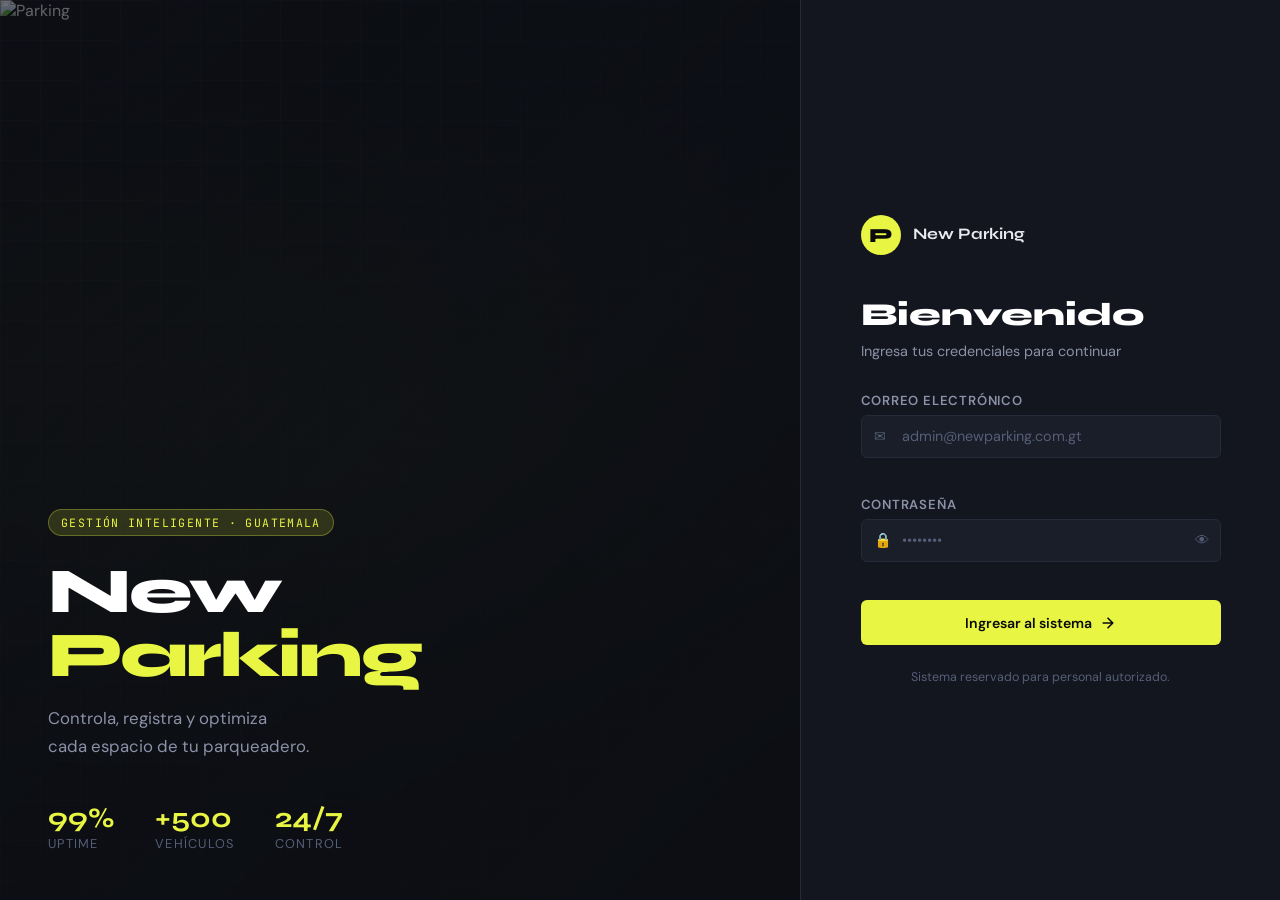
==== index.html @ b8cc5280 "feat: :zap: si su  si" ====
<!DOCTYPE html>
<html lang="es">
<head>
  <meta charset="UTF-8" />
  <meta name="viewport" content="width=device-width, initial-scale=1.0" />
  <title>New Parking — Sistema de Gestión</title>
  <link rel="preconnect" href="https://fonts.googleapis.com" />
  <link rel="preconnect" href="https://fonts.gstatic.com" crossorigin />
  <link href="https://fonts.googleapis.com/css2?family=Bebas+Neue&family=DM+Sans:wght@400;500;600&family=JetBrains+Mono:wght@400;600&family=Syne:wght@700;800&display=swap" rel="stylesheet">
  <link rel="stylesheet" href="app.css" />
</head>
<body>

  <!-- LOGIN VIEW -->
  <div id="view-login" class="view active">
    <div class="login-bg">
      <div class="login-bg__gradient"></div>
      <div class="login-bg__grid"></div>
    </div>
    <div class="login-hero">
      <img id="login-hero-img" src="" alt="Parking" class="login-hero__img" />
      <div class="login-hero__overlay"></div>
      <div class="login-hero__content">
        <div class="login-hero__badge">Gestión Inteligente · Guatemala</div>
        <h1 class="login-hero__title">New<br/><span>Parking</span></h1>
        <p class="login-hero__sub">Controla, registra y optimiza<br/>cada espacio de tu parqueadero.</p>
        <div class="login-hero__stats">
          <div class="stat"><span class="stat__n">99%</span><span class="stat__l">Uptime</span></div>
          <div class="stat"><span class="stat__n">+500</span><span class="stat__l">Vehículos</span></div>
          <div class="stat"><span class="stat__n">24/7</span><span class="stat__l">Control</span></div>
        </div>
      </div>
    </div>
    <div class="login-form-panel">
      <div class="login-form-wrap">
        <div class="login-logo">
          <div class="login-logo__icon">
            <svg viewBox="0 0 40 40" fill="none"><circle cx="20" cy="20" r="20" fill="var(--accent)"/><text x="50%" y="55%" dominant-baseline="middle" text-anchor="middle" font-size="20" font-family="Syne" fill="#0a0a0a" font-weight="800">P</text></svg>
          </div>
          <span>New Parking</span>
        </div>
        <h2 class="login-form-panel__title">Bienvenido</h2>
        <p class="login-form-panel__sub">Ingresa tus credenciales para continuar</p>
        <form id="login-form" novalidate>
          <div class="field">
            <label for="l-email">Correo electrónico</label>
            <div class="field__input-wrap">
              <span class="field__icon">✉</span>
              <input type="email" id="l-email" placeholder="admin@newparking.com.gt" autocomplete="email"/>
            </div>
            <span class="field__error" id="l-email-err"></span>
          </div>
          <div class="field">
            <label for="l-pass">Contraseña</label>
            <div class="field__input-wrap">
              <span class="field__icon">🔒</span>
              <input type="password" id="l-pass" placeholder="••••••••" autocomplete="current-password"/>
              <button type="button" class="field__toggle" onclick="togglePassword('l-pass', this)">👁</button>
            </div>
            <span class="field__error" id="l-pass-err"></span>
          </div>
          <div id="login-global-err" class="alert alert--error hidden"></div>
          <button type="submit" class="btn btn--primary btn--full">
            <span>Ingresar al sistema</span>
            <svg viewBox="0 0 20 20" fill="none"><path d="M4 10h12M10 4l6 6-6 6" stroke="currentColor" stroke-width="2" stroke-linecap="round" stroke-linejoin="round"/></svg>
          </button>
        </form>
        <p class="login-form-panel__hint">Sistema reservado para personal autorizado.</p>
      </div>
    </div>
  </div>

  <!-- MAIN APP VIEW -->
  <div id="view-app" class="view">

    <!-- SIDEBAR -->
    <aside id="sidebar" class="sidebar">
      <div class="sidebar__brand">
        <div class="sidebar__brand-icon">
          <svg viewBox="0 0 40 40" fill="none"><circle cx="20" cy="20" r="20" fill="var(--accent)"/><text x="50%" y="55%" dominant-baseline="middle" text-anchor="middle" font-size="20" font-family="Syne" fill="#0a0a0a" font-weight="800">P</text></svg>
        </div>
        <span>New<br/><strong>Parking</strong></span>
      </div>
      <nav class="sidebar__nav">
        <button class="sidebar__nav-item active" data-section="dashboard">
          <svg viewBox="0 0 24 24" fill="none"><rect x="3" y="3" width="7" height="7" rx="1" stroke="currentColor" stroke-width="2"/><rect x="14" y="3" width="7" height="7" rx="1" stroke="currentColor" stroke-width="2"/><rect x="3" y="14" width="7" height="7" rx="1" stroke="currentColor" stroke-width="2"/><rect x="14" y="14" width="7" height="7" rx="1" stroke="currentColor" stroke-width="2"/></svg>
          <span>Dashboard</span>
        </button>
        <button class="sidebar__nav-item" data-section="spaces">
          <svg viewBox="0 0 24 24" fill="none"><rect x="3" y="3" width="18" height="18" rx="2" stroke="currentColor" stroke-width="2"/><path d="M3 9h18M3 15h18M9 3v18M15 3v18" stroke="currentColor" stroke-width="1.5"/></svg>
          <span>Espacios</span>
        </button>
        <button class="sidebar__nav-item" data-section="vehicle-types">
          <svg viewBox="0 0 24 24" fill="none"><path d="M7 17m-2 0a2 2 0 1 0 4 0a2 2 0 1 0 -4 0M17 17m-2 0a2 2 0 1 0 4 0a2 2 0 1 0 -4 0M5 17H3V11L6 6h11l3 5v6h-2M9 17h6M6 11h12" stroke="currentColor" stroke-width="2" stroke-linecap="round" stroke-linejoin="round"/></svg>
          <span>Tipos de Vehículos</span>
        </button>
        <button class="sidebar__nav-item" data-section="parking">
          <svg viewBox="0 0 24 24" fill="none"><rect x="3" y="3" width="18" height="18" rx="3" stroke="currentColor" stroke-width="2"/><path d="M9 17V7h4a3 3 0 0 1 0 6H9" stroke="currentColor" stroke-width="2" stroke-linecap="round" stroke-linejoin="round"/></svg>
          <span>Servicio de Parqueo</span>
        </button>
      </nav>
      <div class="sidebar__footer">
        <button class="sidebar__user" id="open-profile">
          <div class="sidebar__avatar" id="sidebar-avatar">A</div>
          <div class="sidebar__user-info">
            <span id="sidebar-name">admin</span>
            <span id="sidebar-email">admin@newparking.com.gt</span>
          </div>
        </button>
        <button class="sidebar__logout" onclick="logout()" title="Cerrar sesión">
          <svg viewBox="0 0 24 24" fill="none"><path d="M17 16l4-4m0 0l-4-4m4 4H7m6 4v1a3 3 0 01-3 3H6a3 3 0 01-3-3V7a3 3 0 013-3h4a3 3 0 013 3v1" stroke="currentColor" stroke-width="2" stroke-linecap="round" stroke-linejoin="round"/></svg>
        </button>
      </div>
    </aside>

    <button class="hamburger" id="hamburger" onclick="toggleSidebar()">
      <span></span><span></span><span></span>
    </button>
    <div class="sidebar-overlay" id="sidebar-overlay" onclick="closeSidebar()"></div>

    <!-- MAIN CONTENT -->
    <main class="main-content">

      <!-- DASHBOARD -->
      <section id="section-dashboard" class="section active">
        <div class="section-header">
          <div>
            <h2 class="section-header__title">Dashboard</h2>
            <p class="section-header__sub">Resumen general del sistema</p>
          </div>
          <div class="section-header__date" id="dash-date"></div>
        </div>
        <div class="dashboard-hero-img">
          <img id="dash-hero-img" src="" alt="Parking overview" />
          <div class="dashboard-hero-img__overlay">
            <span>Gestión en tiempo real · Guatemala</span>
          </div>
        </div>
        <div class="stats-grid" id="stats-grid"></div>
        <div class="dash-grid">
          <div class="card">
            <div class="card__header">
              <h3>Vehículos activos</h3>
              <span class="badge badge--green">En parqueo</span>
            </div>
            <div id="active-vehicles-list" class="vehicle-list"></div>
          </div>
          <div class="card">
            <div class="card__header">
              <h3>Últimas entradas</h3>
              <span class="badge badge--blue">Recientes</span>
            </div>
            <div id="recent-entries-list" class="vehicle-list"></div>
          </div>
        </div>
        <div class="card" style="margin-top:1.5rem">
          <div class="card__header"><h3>Galería del Parqueadero</h3></div>
          <div class="gallery-grid" id="gallery-grid"></div>
        </div>
      </section>

      <!-- SPACES -->
      <section id="section-spaces" class="section">
        <div class="section-header">
          <div>
            <h2 class="section-header__title">Espacios del Parqueo</h2>
            <p class="section-header__sub">Vista en tiempo real de disponibilidad</p>
          </div>
          <div style="display:flex;gap:.75rem;align-items:center;flex-wrap:wrap">
            <button class="btn btn--ghost" onclick="openSpaceConfigModal()">
              <svg viewBox="0 0 20 20" fill="none"><path d="M10.325 4.317c.426-1.756 2.924-1.756 3.35 0a1.724 1.724 0 002.573 1.066c1.543-.94 3.31.826 2.37 2.37a1.724 1.724 0 001.065 2.572c1.756.426 1.756 2.924 0 3.35a1.724 1.724 0 00-1.066 2.573c.94 1.543-.826 3.31-2.37 2.37a1.724 1.724 0 00-2.572 1.065c-.426 1.756-2.924 1.756-3.35 0a1.724 1.724 0 00-2.573-1.066c-1.543.94-3.31-.826-2.37-2.37a1.724 1.724 0 00-1.065-2.572c-1.756-.426-1.756-2.924 0-3.35a1.724 1.724 0 001.066-2.573c-.94-1.543.826-3.31 2.37-2.37.996.608 2.296.07 2.572-1.065z" stroke="currentColor" stroke-width="1.5"/><circle cx="10" cy="10" r="3" stroke="currentColor" stroke-width="1.5"/></svg>
              Configurar
            </button>
            <button class="btn btn--primary" onclick="openParkingModal()">
              <svg viewBox="0 0 20 20" fill="none"><path d="M10 4v12M4 10h12" stroke="currentColor" stroke-width="2" stroke-linecap="round"/></svg>
              Registrar entrada
            </button>
          </div>
        </div>

        <!-- Legend + summary -->
        <div class="spaces-summary" id="spaces-summary"></div>

        <!-- Filter -->
        <div class="spaces-filter-bar">
          <button class="spaces-filter-btn active" data-filter="all" onclick="filterSpaces('all', this)">Todos</button>
          <button class="spaces-filter-btn" data-filter="available" onclick="filterSpaces('available', this)">Disponibles</button>
          <button class="spaces-filter-btn" data-filter="occupied" onclick="filterSpaces('occupied', this)">Ocupados</button>
          <div class="spaces-legend">
            <span class="legend-dot legend-dot--available"></span><span>Disponible</span>
            <span class="legend-dot legend-dot--occupied"></span><span>Ocupado</span>
          </div>
        </div>

        <!-- Grid of spaces -->
        <div class="spaces-grid-wrap card">
          <div id="spaces-grid" class="spaces-grid"></div>
        </div>
      </section>

      <!-- VEHICLE TYPES -->
      <section id="section-vehicle-types" class="section">
        <div class="section-header">
          <div>
            <h2 class="section-header__title">Tipos de Vehículos</h2>
            <p class="section-header__sub">Gestiona las categorías y tarifas</p>
          </div>
          <button class="btn btn--primary" onclick="openVehicleTypeModal()">
            <svg viewBox="0 0 20 20" fill="none"><path d="M10 4v12M4 10h12" stroke="currentColor" stroke-width="2" stroke-linecap="round"/></svg>
            Nuevo tipo
          </button>
        </div>
        <div class="table-wrap card">
          <div class="table-toolbar">
            <div class="search-box">
              <svg viewBox="0 0 20 20" fill="none"><circle cx="9" cy="9" r="5" stroke="currentColor" stroke-width="1.5"/><path d="M13 13l3 3" stroke="currentColor" stroke-width="1.5" stroke-linecap="round"/></svg>
              <input type="text" id="vt-search" placeholder="Buscar tipo de vehículo…" oninput="renderVehicleTypes()" />
            </div>
            <span id="vt-count" class="table-count"></span>
          </div>
          <table class="data-table" id="vt-table">
            <thead>
              <tr>
                <th>Código</th>
                <th>Nombre</th>
                <th>Tarifa / hora</th>
                <th>Acciones</th>
              </tr>
            </thead>
            <tbody id="vt-tbody"></tbody>
          </table>
          <div id="vt-empty" class="empty-state hidden">
            <div class="empty-state__icon">🚗</div>
            <p>No hay tipos de vehículos registrados.</p>
            <button class="btn btn--primary" onclick="openVehicleTypeModal()">Crear primero</button>
          </div>
        </div>
      </section>

      <!-- PARKING SERVICE -->
      <section id="section-parking" class="section">
        <div class="section-header">
          <div>
            <h2 class="section-header__title">Servicio de Parqueo</h2>
            <p class="section-header__sub">Registro de entrada y salida de vehículos</p>
          </div>
          <button class="btn btn--primary" onclick="openParkingModal()">
            <svg viewBox="0 0 20 20" fill="none"><path d="M10 4v12M4 10h12" stroke="currentColor" stroke-width="2" stroke-linecap="round"/></svg>
            Registrar entrada
          </button>
        </div>
        <div class="filter-bar">
          <div class="search-box">
            <svg viewBox="0 0 20 20" fill="none"><circle cx="9" cy="9" r="5" stroke="currentColor" stroke-width="1.5"/><path d="M13 13l3 3" stroke="currentColor" stroke-width="1.5" stroke-linecap="round"/></svg>
            <input type="text" id="pk-search" placeholder="Placa o slot…" oninput="renderParking()" />
          </div>
          <select id="pk-status" onchange="renderParking()" class="filter-select">
            <option value="">Todos</option>
            <option value="active">Activos</option>
            <option value="closed">Finalizados</option>
          </select>
          <span id="pk-count" class="table-count"></span>
        </div>
        <div class="table-wrap card">
          <table class="data-table" id="pk-table">
            <thead>
              <tr>
                <th>Placa</th>
                <th>Tipo</th>
                <th>Slot</th>
                <th>Fecha</th>
                <th>Entrada</th>
                <th>Salida</th>
                <th>Costo</th>
                <th>Estado</th>
                <th>Acciones</th>
              </tr>
            </thead>
            <tbody id="pk-tbody"></tbody>
          </table>
          <div id="pk-empty" class="empty-state hidden">
            <div class="empty-state__icon">🅿️</div>
            <p>No hay registros de parqueo.</p>
            <button class="btn btn--primary" onclick="openParkingModal()">Registrar vehículo</button>
          </div>
        </div>
      </section>

    </main>
  </div>

  <!-- MODALS -->

  <!-- Modal: Vehicle Type -->
  <div id="modal-vt" class="modal-backdrop hidden">
    <div class="modal">
      <div class="modal__header">
        <h3 id="modal-vt-title">Nuevo tipo de vehículo</h3>
        <button class="modal__close" onclick="closeModal('modal-vt')">✕</button>
      </div>
      <div class="modal__body">
        <form id="form-vt" novalidate>
          <input type="hidden" id="vt-id" />
          <div class="field">
            <label for="vt-code">Código *</label>
            <div class="field__input-wrap">
              <input type="text" id="vt-code" placeholder="Ej: MOT" maxlength="10"/>
            </div>
            <span class="field__error" id="vt-code-err"></span>
          </div>
          <div class="field">
            <label for="vt-name">Nombre *</label>
            <div class="field__input-wrap">
              <input type="text" id="vt-name" placeholder="Ej: Motocicleta"/>
            </div>
            <span class="field__error" id="vt-name-err"></span>
          </div>
          <div class="field">
            <label for="vt-rate">Tarifa por hora (Q) *</label>
            <div class="field__input-wrap">
              <span class="field__icon">Q</span>
              <input type="number" id="vt-rate" placeholder="5.00" min="0" step="0.50"/>
            </div>
            <span class="field__error" id="vt-rate-err"></span>
          </div>
        </form>
      </div>
      <div class="modal__footer">
        <button class="btn btn--ghost" onclick="closeModal('modal-vt')">Cancelar</button>
        <button class="btn btn--primary" onclick="saveVehicleType()">Guardar</button>
      </div>
    </div>
  </div>

  <!-- Modal: Parking -->
  <div id="modal-pk" class="modal-backdrop hidden">
    <div class="modal modal--wide">
      <div class="modal__header">
        <h3 id="modal-pk-title">Registrar entrada</h3>
        <button class="modal__close" onclick="closeModal('modal-pk')">✕</button>
      </div>
      <div class="modal__body">
        <form id="form-pk" novalidate>
          <input type="hidden" id="pk-id" />
          <div class="form-row">
            <div class="field">
              <label for="pk-plate">Placa *</label>
              <div class="field__input-wrap">
                <input type="text" id="pk-plate" placeholder="P123ABC" maxlength="8" style="text-transform:uppercase"/>
              </div>
              <span class="field__error" id="pk-plate-err"></span>
            </div>
            <div class="field">
              <label for="pk-slot">Ranura (Slot) *</label>
              <div class="field__input-wrap">
                <input type="text" id="pk-slot" placeholder="A-01"/>
              </div>
              <span class="field__error" id="pk-slot-err"></span>
            </div>
          </div>
          <div class="form-row">
            <div class="field">
              <label for="pk-type">Tipo de vehículo *</label>
              <select id="pk-type">
                <option value="">Seleccionar…</option>
              </select>
              <span class="field__error" id="pk-type-err"></span>
            </div>
            <div class="field">
              <label for="pk-date">Fecha *</label>
              <div class="field__input-wrap">
                <input type="date" id="pk-date"/>
              </div>
              <span class="field__error" id="pk-date-err"></span>
            </div>
          </div>
          <div class="form-row">
            <div class="field">
              <label for="pk-entry">Hora de entrada *</label>
              <div class="field__input-wrap">
                <input type="time" id="pk-entry"/>
              </div>
              <span class="field__error" id="pk-entry-err"></span>
            </div>
            <div class="field">
              <label for="pk-exit">Hora de salida</label>
              <div class="field__input-wrap">
                <input type="time" id="pk-exit"/>
              </div>
              <span class="field__error" id="pk-exit-err"></span>
            </div>
          </div>
        </form>
      </div>
      <div class="modal__footer">
        <button class="btn btn--ghost" onclick="closeModal('modal-pk')">Cancelar</button>
        <button class="btn btn--primary" onclick="saveParking()">Guardar registro</button>
      </div>
    </div>
  </div>

  <!-- Modal: Cost -->
  <div id="modal-cost" class="modal-backdrop hidden">
    <div class="modal">
      <div class="modal__header">
        <h3>Resumen de servicio</h3>
        <button class="modal__close" onclick="closeModal('modal-cost')">✕</button>
      </div>
      <div class="modal__body" id="cost-body"></div>
      <div class="modal__footer">
        <button class="btn btn--ghost" onclick="closeModal('modal-cost')">Cerrar</button>
        <button class="btn btn--primary" id="cost-confirm-btn">Confirmar salida</button>
      </div>
    </div>
  </div>

  <!-- Modal: Profile -->
  <div id="modal-profile" class="modal-backdrop hidden">
    <div class="modal">
      <div class="modal__header">
        <h3>Mi perfil</h3>
        <button class="modal__close" onclick="closeModal('modal-profile')">✕</button>
      </div>
      <div class="modal__body">
        <div class="profile-avatar-wrap">
          <div class="profile-avatar" id="profile-avatar-big">A</div>
        </div>
        <form id="form-profile" novalidate>
          <div class="field">
            <label for="pr-name">Nombre *</label>
            <div class="field__input-wrap">
              <input type="text" id="pr-name" />
            </div>
            <span class="field__error" id="pr-name-err"></span>
          </div>
          <div class="field">
            <label for="pr-email">Correo electrónico *</label>
            <div class="field__input-wrap">
              <input type="email" id="pr-email" />
            </div>
            <span class="field__error" id="pr-email-err"></span>
          </div>
          <div class="field">
            <label for="pr-pass">Nueva contraseña <span class="optional">(dejar vacío para no cambiar)</span></label>
            <div class="field__input-wrap">
              <input type="password" id="pr-pass" placeholder="Nueva contraseña"/>
              <button type="button" class="field__toggle" onclick="togglePassword('pr-pass', this)">👁</button>
            </div>
            <span class="field__error" id="pr-pass-err"></span>
          </div>
        </form>
        <div id="profile-alert" class="alert hidden"></div>
      </div>
      <div class="modal__footer">
        <button class="btn btn--ghost" onclick="closeModal('modal-profile')">Cancelar</button>
        <button class="btn btn--primary" onclick="saveProfile()">Actualizar perfil</button>
      </div>
    </div>
  </div>

  <!-- Modal: Delete Confirm -->
  <div id="modal-confirm" class="modal-backdrop hidden">
    <div class="modal modal--sm">
      <div class="modal__header">
        <h3>Confirmar eliminación</h3>
        <button class="modal__close" onclick="closeModal('modal-confirm')">✕</button>
      </div>
      <div class="modal__body">
        <div class="confirm-icon">⚠️</div>
        <p id="confirm-message" class="confirm-text"></p>
      </div>
      <div class="modal__footer">
        <button class="btn btn--ghost" onclick="closeModal('modal-confirm')">Cancelar</button>
        <button class="btn btn--danger" id="confirm-ok-btn">Eliminar</button>
      </div>
    </div>
  </div>

  <!-- Modal: Space Config -->
  <div id="modal-space-config" class="modal-backdrop hidden">
    <div class="modal modal--sm">
      <div class="modal__header">
        <h3>Configurar espacios</h3>
        <button class="modal__close" onclick="closeModal('modal-space-config')">✕</button>
      </div>
      <div class="modal__body">
        <p style="color:var(--text2);font-size:.9rem;margin-bottom:1.5rem">Define cuántos espacios tiene tu parqueo por sección.</p>
        <div id="space-config-rows"></div>
        <button class="btn btn--ghost" style="width:100%;margin-top:.75rem" onclick="addSpaceRow()">
          <svg viewBox="0 0 20 20" fill="none"><path d="M10 4v12M4 10h12" stroke="currentColor" stroke-width="2" stroke-linecap="round"/></svg>
          Agregar sección
        </button>
      </div>
      <div class="modal__footer">
        <button class="btn btn--ghost" onclick="closeModal('modal-space-config')">Cancelar</button>
        <button class="btn btn--primary" onclick="saveSpaceConfig()">Guardar</button>
      </div>
    </div>
  </div>

  <!-- Modal: Space Detail -->
  <div id="modal-space-detail" class="modal-backdrop hidden">
    <div class="modal modal--sm">
      <div class="modal__header">
        <h3 id="space-detail-title">Espacio</h3>
        <button class="modal__close" onclick="closeModal('modal-space-detail')">✕</button>
      </div>
      <div class="modal__body" id="space-detail-body"></div>
      <div class="modal__footer" id="space-detail-footer"></div>
    </div>
  </div>

  <div id="toast-container" class="toast-container"></div>

  <script src="parking.js"></script>
</body>
</html>
---- app.css ----
/* ═══════════════════════════════════════════
   NEW PARKING GUATEMALA — DESIGN SYSTEM
   Dark industrial / precision engineering aesthetic
═══════════════════════════════════════════ */

*, *::before, *::after { box-sizing: border-box; margin: 0; padding: 0; }

:root {
  --bg:        #0d0f14;
  --bg2:       #13161e;
  --bg3:       #1a1e28;
  --border:    #252a38;
  --border2:   #2e3548;
  --text:      #e8eaf0;
  --text2:     #8b91a8;
  --text3:     #555e78;
  --accent:    #e8f542;
  --accent2:   #c2cc1a;
  --blue:      #4a9eff;
  --green:     #2dd686;
  --red:       #ff4d6a;
  --orange:    #ff8c42;
  --purple:    #a78bfa;

  --radius-sm: 6px;
  --radius:    12px;
  --radius-lg: 18px;
  --shadow:    0 4px 24px rgba(0,0,0,.45);
  --shadow-lg: 0 8px 48px rgba(0,0,0,.6);

  --sidebar-w: 260px;
  --font-display: 'Syne', sans-serif;
  --font-body:    'DM Sans', sans-serif;
  --font-mono:    'JetBrains Mono', monospace;
}

html { font-size: 16px; }
body {
  font-family: var(--font-body);
  background: var(--bg);
  color: var(--text);
  min-height: 100vh;
  overflow-x: hidden;
}

::-webkit-scrollbar { width: 5px; }
::-webkit-scrollbar-track { background: var(--bg2); }
::-webkit-scrollbar-thumb { background: var(--border2); border-radius: 99px; }

/* VIEWS */
.view { display: none; }
.view.active { display: flex; }

/* ─── LOGIN ─── */
#view-login { min-height: 100vh; flex-direction: row; position: relative; }
.login-bg { position: fixed; inset: 0; pointer-events: none; z-index: 0; }
.login-bg__gradient {
  position: absolute; inset: 0;
  background: radial-gradient(ellipse at 30% 50%, rgba(232,245,66,.07) 0%, transparent 60%),
              radial-gradient(ellipse at 80% 20%, rgba(74,158,255,.05) 0%, transparent 50%);
}
.login-bg__grid {
  position: absolute; inset: 0;
  background-image: linear-gradient(var(--border) 1px, transparent 1px),
                    linear-gradient(90deg, var(--border) 1px, transparent 1px);
  background-size: 40px 40px;
  opacity: .3;
}

.login-hero {
  flex: 1; position: relative; overflow: hidden;
  min-height: 100vh; display: flex; align-items: flex-end;
}
.login-hero__img {
  position: absolute; inset: 0; width: 100%; height: 100%;
  object-fit: cover; transition: opacity .6s;
}
.login-hero__overlay {
  position: absolute; inset: 0;
  background: linear-gradient(135deg, rgba(13,15,20,.6) 0%, rgba(13,15,20,.85) 60%, rgba(13,15,20,.97) 100%);
}
.login-hero__content { position: relative; z-index: 2; padding: 3rem; width: 100%; }
.login-hero__badge {
  display: inline-block;
  background: rgba(232,245,66,.15); color: var(--accent);
  border: 1px solid rgba(232,245,66,.3);
  font-family: var(--font-mono); font-size: .72rem;
  letter-spacing: .12em; text-transform: uppercase;
  padding: .3rem .75rem; border-radius: 99px; margin-bottom: 1.5rem;
}
.login-hero__title {
  font-family: var(--font-display); font-size: clamp(3rem, 5vw, 5.5rem);
  font-weight: 800; line-height: 1; letter-spacing: -.03em;
  color: #fff; margin-bottom: 1rem;
}
.login-hero__title span { color: var(--accent); }
.login-hero__sub { font-size: 1.05rem; color: var(--text2); line-height: 1.7; margin-bottom: 2.5rem; }
.login-hero__stats { display: flex; gap: 2.5rem; }
.stat { display: flex; flex-direction: column; }
.stat__n { font-family: var(--font-display); font-size: 1.75rem; font-weight: 700; color: var(--accent); }
.stat__l { font-size: .8rem; color: var(--text3); text-transform: uppercase; letter-spacing: .1em; }

.login-form-panel {
  width: 480px; min-height: 100vh;
  background: var(--bg2); border-left: 1px solid var(--border);
  display: flex; align-items: center; justify-content: center;
  padding: 3rem; position: relative; z-index: 1; flex-shrink: 0;
}
.login-form-wrap { width: 100%; max-width: 360px; }
.login-logo {
  display: flex; align-items: center; gap: .75rem; margin-bottom: 2.5rem;
  font-family: var(--font-display); font-size: 1rem; font-weight: 700;
  color: var(--text); line-height: 1.3;
}
.login-logo__icon { width: 40px; height: 40px; flex-shrink: 0; }
.login-form-panel__title {
  font-family: var(--font-display); font-size: 2rem; font-weight: 800;
  color: #fff; margin-bottom: .5rem;
}
.login-form-panel__sub { color: var(--text2); margin-bottom: 2rem; font-size: .9rem; }
.login-form-panel__hint { margin-top: 1.5rem; font-size: .78rem; color: var(--text3); text-align: center; }

/* ─── APP LAYOUT ─── */
#view-app { flex-direction: row; min-height: 100vh; }

/* SIDEBAR */
.sidebar {
  width: var(--sidebar-w); min-height: 100vh;
  background: var(--bg2); border-right: 1px solid var(--border);
  display: flex; flex-direction: column; flex-shrink: 0;
  position: sticky; top: 0; height: 100vh; overflow-y: auto; z-index: 100;
}
.sidebar__brand {
  display: flex; align-items: center; gap: .75rem;
  padding: 1.5rem 1.25rem; border-bottom: 1px solid var(--border);
  font-family: var(--font-display); font-size: .95rem; line-height: 1.3; color: var(--text);
}
.sidebar__brand strong { color: var(--accent); }
.sidebar__brand-icon { width: 36px; height: 36px; flex-shrink: 0; }
.sidebar__nav { flex: 1; padding: 1rem .75rem; display: flex; flex-direction: column; gap: .25rem; }
.sidebar__nav-item {
  display: flex; align-items: center; gap: .75rem;
  padding: .7rem 1rem; border-radius: var(--radius-sm); border: none;
  background: transparent; color: var(--text2); cursor: pointer;
  font-family: var(--font-body); font-size: .9rem; font-weight: 500;
  text-align: left; transition: all .18s; width: 100%;
}
.sidebar__nav-item svg { width: 18px; height: 18px; flex-shrink: 0; }
.sidebar__nav-item:hover { background: var(--bg3); color: var(--text); }
.sidebar__nav-item.active {
  background: rgba(232,245,66,.1); color: var(--accent);
  border-left: 2px solid var(--accent);
}
.sidebar__footer {
  padding: 1rem .75rem; border-top: 1px solid var(--border);
  display: flex; gap: .5rem; align-items: center;
}
.sidebar__user {
  flex: 1; display: flex; gap: .75rem; align-items: center;
  background: none; border: none; cursor: pointer;
  padding: .5rem .75rem; border-radius: var(--radius-sm);
  transition: background .18s; min-width: 0;
}
.sidebar__user:hover { background: var(--bg3); }
.sidebar__avatar {
  width: 34px; height: 34px; border-radius: 50%; background: var(--accent);
  color: #0a0a0a; font-family: var(--font-display); font-weight: 800; font-size: .95rem;
  display: flex; align-items: center; justify-content: center; flex-shrink: 0;
}
.sidebar__user-info { display: flex; flex-direction: column; text-align: left; min-width: 0; }
.sidebar__user-info span:first-child {
  font-size: .88rem; font-weight: 600; color: var(--text);
  white-space: nowrap; overflow: hidden; text-overflow: ellipsis;
}
.sidebar__user-info span:last-child {
  font-size: .72rem; color: var(--text3);
  white-space: nowrap; overflow: hidden; text-overflow: ellipsis;
}
.sidebar__logout {
  width: 34px; height: 34px; background: none;
  border: 1px solid var(--border); border-radius: var(--radius-sm);
  cursor: pointer; display: flex; align-items: center; justify-content: center;
  color: var(--text3); transition: all .18s; flex-shrink: 0;
}
.sidebar__logout svg { width: 16px; height: 16px; }
.sidebar__logout:hover { background: rgba(255,77,106,.1); border-color: var(--red); color: var(--red); }

.hamburger {
  display: none; position: fixed; top: 1rem; left: 1rem; z-index: 200;
  background: var(--bg2); border: 1px solid var(--border);
  width: 42px; height: 42px; border-radius: var(--radius-sm);
  cursor: pointer; flex-direction: column; align-items: center; justify-content: center; gap: 5px;
}
.hamburger span { display: block; width: 18px; height: 2px; background: var(--text); border-radius: 2px; }
.sidebar-overlay {
  display: none; position: fixed; inset: 0;
  background: rgba(0,0,0,.6); z-index: 99;
}

/* MAIN */
.main-content { flex: 1; min-width: 0; padding: 2rem; overflow-y: auto; }
.section { display: none; }
.section.active { display: block; animation: fadeUp .3s ease; }
@keyframes fadeUp {
  from { opacity: 0; transform: translateY(16px); }
  to   { opacity: 1; transform: translateY(0); }
}

/* SECTION HEADER */
.section-header {
  display: flex; justify-content: space-between; align-items: flex-start;
  margin-bottom: 1.75rem; gap: 1rem; flex-wrap: wrap;
}
.section-header__title {
  font-family: var(--font-display); font-size: 1.75rem;
  font-weight: 800; color: #fff; letter-spacing: -.02em;
}
.section-header__sub { font-size: .875rem; color: var(--text3); margin-top: .2rem; }
.section-header__date {
  font-family: var(--font-mono); font-size: .8rem; color: var(--text3);
  background: var(--bg2); border: 1px solid var(--border);
  padding: .4rem .8rem; border-radius: var(--radius-sm); white-space: nowrap;
}

/* DASHBOARD HERO */
.dashboard-hero-img {
  position: relative; height: 220px; border-radius: var(--radius-lg);
  overflow: hidden; margin-bottom: 1.75rem; border: 1px solid var(--border);
}
.dashboard-hero-img img { width: 100%; height: 100%; object-fit: cover; }
.dashboard-hero-img__overlay {
  position: absolute; inset: 0;
  background: linear-gradient(to right, rgba(13,15,20,.85) 0%, rgba(13,15,20,.2) 100%);
  display: flex; align-items: center; padding: 2rem;
  font-family: var(--font-display); font-size: 1.3rem; font-weight: 700; color: #fff;
}

/* STATS GRID */
.stats-grid {
  display: grid; grid-template-columns: repeat(auto-fit, minmax(180px, 1fr));
  gap: 1rem; margin-bottom: 1.75rem;
}
.stat-card {
  background: var(--bg2); border: 1px solid var(--border); border-radius: var(--radius);
  padding: 1.25rem 1.5rem; display: flex; flex-direction: column; gap: .4rem;
  transition: border-color .2s, transform .2s;
}
.stat-card:hover { border-color: var(--border2); transform: translateY(-2px); }
.stat-card__label { font-size: .75rem; text-transform: uppercase; letter-spacing: .1em; color: var(--text3); }
.stat-card__value { font-family: var(--font-display); font-size: 2rem; font-weight: 800; color: #fff; }
.stat-card__sub { font-size: .78rem; color: var(--text3); }
.stat-card__icon { font-size: 1.5rem; align-self: flex-end; margin-top: .5rem; }

/* DASH GRID */
.dash-grid { display: grid; grid-template-columns: 1fr 1fr; gap: 1rem; }

/* CARD */
.card { background: var(--bg2); border: 1px solid var(--border); border-radius: var(--radius); padding: 1.5rem; }
.card__header {
  display: flex; justify-content: space-between; align-items: center; margin-bottom: 1rem;
}
.card__header h3 { font-family: var(--font-display); font-size: 1rem; font-weight: 700; color: var(--text); }

/* VEHICLE LIST */
.vehicle-list { display: flex; flex-direction: column; gap: .5rem; }
.vehicle-list-item {
  display: flex; gap: .75rem; align-items: center;
  padding: .65rem .75rem; background: var(--bg3); border-radius: var(--radius-sm); font-size: .85rem;
}
.vehicle-list-item__plate { font-family: var(--font-mono); font-weight: 600; color: var(--accent); min-width: 70px; }
.vehicle-list-item__info { flex: 1; color: var(--text2); }
.vehicle-list-item__slot { font-family: var(--font-mono); font-size: .78rem; color: var(--text3); }
.vehicle-list-empty { color: var(--text3); font-size: .85rem; padding: 1rem 0; text-align: center; }

/* GALLERY */
.gallery-grid {
  display: grid; grid-template-columns: repeat(auto-fill, minmax(150px, 1fr));
  gap: .75rem; margin-top: .5rem;
}
.gallery-grid img {
  width: 100%; aspect-ratio: 4/3; object-fit: cover;
  border-radius: var(--radius-sm); border: 1px solid var(--border);
  transition: transform .2s, border-color .2s;
}
.gallery-grid img:hover { transform: scale(1.04); border-color: var(--accent); }

/* ═══════════════════════════════════════
   SPACES SECTION
═══════════════════════════════════════ */
.spaces-summary {
  display: flex; gap: 1rem; margin-bottom: 1.25rem; flex-wrap: wrap;
}
.spaces-summary-card {
  flex: 1; min-width: 160px;
  background: var(--bg2); border: 1px solid var(--border);
  border-radius: var(--radius); padding: 1rem 1.25rem;
  display: flex; align-items: center; gap: 1rem;
}
.spaces-summary-card__icon {
  width: 44px; height: 44px; border-radius: var(--radius-sm);
  display: flex; align-items: center; justify-content: center;
  font-size: 1.3rem; flex-shrink: 0;
}
.spaces-summary-card__icon--total   { background: rgba(74,158,255,.1); }
.spaces-summary-card__icon--avail   { background: rgba(45,214,134,.1); }
.spaces-summary-card__icon--occ     { background: rgba(255,77,106,.1); }
.spaces-summary-card__info { display: flex; flex-direction: column; gap: .2rem; }
.spaces-summary-card__num {
  font-family: var(--font-display); font-size: 1.75rem; font-weight: 800; line-height: 1;
}
.spaces-summary-card__num--total { color: var(--blue); }
.spaces-summary-card__num--avail { color: var(--green); }
.spaces-summary-card__num--occ   { color: var(--red); }
.spaces-summary-card__label { font-size: .78rem; color: var(--text3); text-transform: uppercase; letter-spacing: .07em; }

.spaces-filter-bar {
  display: flex; gap: .5rem; align-items: center; margin-bottom: 1.25rem; flex-wrap: wrap;
}
.spaces-filter-btn {
  padding: .4rem 1rem; border-radius: 99px;
  border: 1px solid var(--border); background: transparent;
  color: var(--text2); font-family: var(--font-body); font-size: .82rem;
  cursor: pointer; transition: all .18s; font-weight: 500;
}
.spaces-filter-btn:hover { border-color: var(--border2); color: var(--text); }
.spaces-filter-btn.active {
  background: var(--accent); color: #0a0a0a; border-color: var(--accent); font-weight: 700;
}
.spaces-legend {
  margin-left: auto; display: flex; gap: 1.25rem; align-items: center;
  font-size: .8rem; color: var(--text3);
}
.legend-dot {
  width: 10px; height: 10px; border-radius: 3px; display: inline-block; margin-right: .35rem;
}
.legend-dot--available { background: var(--green); }
.legend-dot--occupied  { background: var(--red); }

.spaces-grid-wrap { padding: 1.5rem; }
.spaces-grid {
  display: grid;
  grid-template-columns: repeat(auto-fill, minmax(110px, 1fr));
  gap: .75rem;
}

/* Section label */
.spaces-section-label {
  grid-column: 1 / -1;
  font-family: var(--font-mono); font-size: .75rem;
  text-transform: uppercase; letter-spacing: .12em;
  color: var(--text3); padding: .5rem 0 .25rem;
  border-top: 1px solid var(--border); margin-top: .5rem;
  display: flex; align-items: center; gap: .75rem;
}
.spaces-section-label:first-child { border-top: none; margin-top: 0; }
.spaces-section-label span {
  background: var(--bg3); border: 1px solid var(--border2);
  padding: .15rem .6rem; border-radius: 4px;
}

/* Individual space card */
.space-card {
  position: relative; border-radius: var(--radius-sm);
  border: 2px solid var(--border); background: var(--bg3);
  padding: .75rem .6rem .65rem;
  cursor: pointer; transition: all .18s;
  display: flex; flex-direction: column; align-items: center; gap: .35rem;
  text-align: center;
  min-height: 90px; justify-content: center;
}
.space-card:hover { transform: translateY(-2px); box-shadow: var(--shadow); }
.space-card--available {
  border-color: rgba(45,214,134,.35);
  background: rgba(45,214,134,.05);
}
.space-card--available:hover { border-color: var(--green); }
.space-card--occupied {
  border-color: rgba(255,77,106,.35);
  background: rgba(255,77,106,.05);
}
.space-card--occupied:hover { border-color: var(--red); }
.space-card--hidden { display: none; }

.space-card__icon { font-size: 1.4rem; line-height: 1; }
.space-card__slot {
  font-family: var(--font-mono); font-size: .78rem; font-weight: 700;
  color: var(--text);
}
.space-card__plate {
  font-family: var(--font-mono); font-size: .7rem; color: var(--accent);
  background: rgba(232,245,66,.1); padding: .1rem .4rem; border-radius: 3px;
  max-width: 100%; overflow: hidden; text-overflow: ellipsis; white-space: nowrap;
}
.space-card__time { font-size: .67rem; color: var(--text3); }
.space-card__status-dot {
  position: absolute; top: .4rem; right: .4rem;
  width: 7px; height: 7px; border-radius: 50%;
}
.space-card--available .space-card__status-dot { background: var(--green); }
.space-card--occupied  .space-card__status-dot { background: var(--red); box-shadow: 0 0 0 2px rgba(255,77,106,.2); }

.spaces-empty {
  grid-column: 1/-1; text-align: center; padding: 3rem;
  color: var(--text3); font-size: .9rem;
}

/* ─── FILTER BAR ─── */
.filter-bar {
  display: flex; gap: .75rem; align-items: center;
  margin-bottom: 1rem; flex-wrap: wrap;
}
.filter-select {
  background: var(--bg2); border: 1px solid var(--border);
  color: var(--text); padding: .55rem .9rem;
  border-radius: var(--radius-sm); font-family: var(--font-body);
  font-size: .875rem; cursor: pointer; appearance: none; padding-right: 2rem;
}
.table-count { font-size: .8rem; color: var(--text3); font-family: var(--font-mono); margin-left: auto; }

/* TABLE */
.table-wrap { padding: 0; overflow: hidden; }
.table-toolbar {
  display: flex; gap: .75rem; align-items: center;
  padding: 1rem 1.5rem; border-bottom: 1px solid var(--border); flex-wrap: wrap;
}
.data-table { width: 100%; border-collapse: collapse; font-size: .875rem; }
.data-table thead th {
  padding: .8rem 1.25rem; text-align: left;
  font-family: var(--font-mono); font-size: .72rem; font-weight: 600;
  text-transform: uppercase; letter-spacing: .1em; color: var(--text3);
  border-bottom: 1px solid var(--border); white-space: nowrap;
}
.data-table tbody tr { border-bottom: 1px solid var(--border); transition: background .15s; }
.data-table tbody tr:last-child { border-bottom: none; }
.data-table tbody tr:hover { background: var(--bg3); }
.data-table td { padding: .85rem 1.25rem; color: var(--text2); vertical-align: middle; }
.data-table td:first-child { color: var(--text); font-weight: 500; }

/* BADGES */
.badge {
  display: inline-flex; align-items: center;
  padding: .2rem .65rem; border-radius: 99px;
  font-size: .72rem; font-weight: 600; font-family: var(--font-mono);
  letter-spacing: .04em; text-transform: uppercase;
}
.badge--green  { background: rgba(45,214,134,.12);  color: var(--green);  border: 1px solid rgba(45,214,134,.25); }
.badge--blue   { background: rgba(74,158,255,.12);  color: var(--blue);   border: 1px solid rgba(74,158,255,.25); }
.badge--red    { background: rgba(255,77,106,.12);  color: var(--red);    border: 1px solid rgba(255,77,106,.25); }
.badge--gray   { background: rgba(139,145,168,.12); color: var(--text3);  border: 1px solid var(--border); }

.plate-tag {
  font-family: var(--font-mono); font-weight: 700; color: var(--accent); font-size: .9rem;
  background: rgba(232,245,66,.08); padding: .15rem .5rem; border-radius: 4px;
}

/* ACTION BUTTONS */
.actions { display: flex; gap: .4rem; }
.btn-icon {
  width: 30px; height: 30px; border-radius: var(--radius-sm);
  border: 1px solid var(--border); background: none; cursor: pointer;
  display: flex; align-items: center; justify-content: center;
  color: var(--text3); font-size: .9rem; transition: all .15s;
}
.btn-icon:hover { background: var(--bg3); color: var(--text); border-color: var(--border2); }
.btn-icon--danger:hover { background: rgba(255,77,106,.12); color: var(--red); border-color: rgba(255,77,106,.3); }
.btn-icon--blue:hover   { background: rgba(74,158,255,.12); color: var(--blue); border-color: rgba(74,158,255,.3); }
.btn-icon--green:hover  { background: rgba(45,214,134,.12); color: var(--green); border-color: rgba(45,214,134,.3); }

/* EMPTY STATE */
.empty-state { text-align: center; padding: 3rem 2rem; display: flex; flex-direction: column; align-items: center; gap: 1rem; }
.empty-state__icon { font-size: 3rem; }
.empty-state p { color: var(--text3); }

/* FORMS */
.field { display: flex; flex-direction: column; gap: .4rem; margin-bottom: 1rem; }
.field label { font-size: .82rem; font-weight: 600; color: var(--text2); text-transform: uppercase; letter-spacing: .06em; }
.field .optional { text-transform: none; font-weight: 400; color: var(--text3); letter-spacing: 0; }
.field__input-wrap { position: relative; display: flex; align-items: center; }
.field__icon { position: absolute; left: .85rem; color: var(--text3); font-size: .9rem; pointer-events: none; }
.field__input-wrap input,
.field__input-wrap select { padding-left: 2.5rem !important; }
.field__toggle {
  position: absolute; right: .75rem; background: none; border: none; cursor: pointer;
  color: var(--text3); font-size: .9rem; transition: color .15s;
}
.field__toggle:hover { color: var(--text); }

input, select, textarea {
  width: 100%; background: var(--bg3); border: 1px solid var(--border);
  color: var(--text); padding: .7rem 1rem; border-radius: var(--radius-sm);
  font-family: var(--font-body); font-size: .9rem;
  transition: border-color .18s, box-shadow .18s; outline: none;
}
input:focus, select:focus, textarea:focus {
  border-color: var(--accent); box-shadow: 0 0 0 3px rgba(232,245,66,.1);
}
input::placeholder { color: var(--text3); }
.field__error { font-size: .78rem; color: var(--red); min-height: 1rem; }
.form-row { display: grid; grid-template-columns: 1fr 1fr; gap: 1rem; }

.search-box { position: relative; flex: 1; min-width: 200px; }
.search-box svg {
  position: absolute; left: .85rem; top: 50%; transform: translateY(-50%);
  width: 16px; height: 16px; color: var(--text3); pointer-events: none;
}
.search-box input { padding-left: 2.5rem; background: var(--bg3); }

/* SPACE CONFIG ROWS */
.space-config-row {
  display: grid; grid-template-columns: 1fr 80px 32px; gap: .5rem;
  align-items: center; margin-bottom: .6rem;
}
.space-config-row input { margin-bottom: 0; }
.btn-rm {
  width: 32px; height: 32px; background: rgba(255,77,106,.1);
  border: 1px solid rgba(255,77,106,.3); border-radius: var(--radius-sm);
  color: var(--red); cursor: pointer; font-size: 1rem; display: flex;
  align-items: center; justify-content: center; transition: all .15s;
}
.btn-rm:hover { background: var(--red); color: #fff; }

/* BUTTONS */
.btn {
  display: inline-flex; align-items: center; gap: .5rem;
  padding: .65rem 1.35rem; border-radius: var(--radius-sm);
  border: none; cursor: pointer; font-family: var(--font-body);
  font-size: .88rem; font-weight: 600; transition: all .18s;
  text-decoration: none; white-space: nowrap;
}
.btn svg { width: 16px; height: 16px; }
.btn--primary { background: var(--accent); color: #0a0a0a; }
.btn--primary:hover { background: var(--accent2); transform: translateY(-1px); }
.btn--ghost { background: transparent; color: var(--text2); border: 1px solid var(--border); }
.btn--ghost:hover { background: var(--bg3); color: var(--text); }
.btn--danger { background: rgba(255,77,106,.15); color: var(--red); border: 1px solid rgba(255,77,106,.3); }
.btn--danger:hover { background: var(--red); color: #fff; }
.btn--full { width: 100%; justify-content: center; padding: .85rem 1.35rem; }

/* MODALS */
.modal-backdrop {
  position: fixed; inset: 0; background: rgba(0,0,0,.7); backdrop-filter: blur(6px);
  display: flex; align-items: center; justify-content: center;
  z-index: 500; padding: 1rem; animation: fadeIn .2s ease;
}
.modal-backdrop.hidden { display: none !important; }
@keyframes fadeIn { from { opacity: 0; } to { opacity: 1; } }
.modal {
  background: var(--bg2); border: 1px solid var(--border2); border-radius: var(--radius-lg);
  width: 100%; max-width: 480px; max-height: 90vh; overflow-y: auto;
  animation: slideUp .25s ease; box-shadow: var(--shadow-lg);
}
.modal--wide { max-width: 640px; }
.modal--sm   { max-width: 380px; }
@keyframes slideUp {
  from { opacity: 0; transform: translateY(30px) scale(.97); }
  to   { opacity: 1; transform: translateY(0) scale(1); }
}
.modal__header {
  display: flex; justify-content: space-between; align-items: center;
  padding: 1.25rem 1.5rem; border-bottom: 1px solid var(--border);
}
.modal__header h3 { font-family: var(--font-display); font-size: 1.1rem; font-weight: 700; color: var(--text); }
.modal__close {
  background: none; border: none; cursor: pointer; color: var(--text3); font-size: 1rem;
  width: 28px; height: 28px; display: flex; align-items: center; justify-content: center;
  border-radius: var(--radius-sm); transition: all .15s;
}
.modal__close:hover { background: var(--bg3); color: var(--text); }
.modal__body { padding: 1.5rem; }
.modal__footer {
  display: flex; justify-content: flex-end; gap: .75rem;
  padding: 1.25rem 1.5rem; border-top: 1px solid var(--border);
}

/* PROFILE */
.profile-avatar-wrap { display: flex; justify-content: center; margin-bottom: 1.5rem; }
.profile-avatar {
  width: 72px; height: 72px; border-radius: 50%; background: var(--accent);
  color: #0a0a0a; font-family: var(--font-display); font-size: 2rem; font-weight: 800;
  display: flex; align-items: center; justify-content: center;
}

/* CONFIRM */
.confirm-icon { font-size: 3rem; text-align: center; margin-bottom: 1rem; }
.confirm-text { text-align: center; color: var(--text2); line-height: 1.6; }

/* COST */
.cost-card {
  background: var(--bg3); border: 1px solid var(--border2);
  border-radius: var(--radius); padding: 1.5rem; margin-bottom: 1rem;
}
.cost-row {
  display: flex; justify-content: space-between; align-items: center;
  padding: .5rem 0; border-bottom: 1px solid var(--border); font-size: .9rem;
}
.cost-row:last-child { border-bottom: none; }
.cost-row__label { color: var(--text3); }
.cost-row__value { font-family: var(--font-mono); font-weight: 600; color: var(--text); }
.cost-total {
  font-size: 1.4rem !important; font-family: var(--font-display) !important;
  font-weight: 800 !important; color: var(--accent) !important;
}

/* ALERTS */
.alert {
  padding: .75rem 1rem; border-radius: var(--radius-sm);
  font-size: .875rem; margin-bottom: .5rem; line-height: 1.5;
}
.alert--error   { background: rgba(255,77,106,.1); border: 1px solid rgba(255,77,106,.3); color: var(--red); }
.alert--success { background: rgba(45,214,134,.1); border: 1px solid rgba(45,214,134,.3); color: var(--green); }
.alert.hidden { display: none; }

/* TOAST */
.toast-container {
  position: fixed; bottom: 1.5rem; right: 1.5rem; z-index: 1000;
  display: flex; flex-direction: column-reverse; gap: .5rem;
}
.toast {
  background: var(--bg2); border: 1px solid var(--border2); border-radius: var(--radius-sm);
  padding: .85rem 1.25rem; font-size: .875rem; color: var(--text);
  box-shadow: var(--shadow); display: flex; align-items: center; gap: .75rem;
  max-width: 340px; animation: slideInRight .3s ease; transition: opacity .3s, transform .3s;
}
.toast--success { border-left: 3px solid var(--green); }
.toast--error   { border-left: 3px solid var(--red); }
.toast--info    { border-left: 3px solid var(--blue); }
.toast--out     { opacity: 0; transform: translateX(20px); }
@keyframes slideInRight {
  from { opacity: 0; transform: translateX(30px); }
  to   { opacity: 1; transform: translateX(0); }
}

/* UTILS */
.hidden { display: none !important; }
.mono { font-family: var(--font-mono); }

/* RESPONSIVE */
@media (max-width: 1024px) {
  .login-hero { display: none; }
  .login-form-panel { width: 100%; }
  .dash-grid { grid-template-columns: 1fr; }
}
@media (max-width: 768px) {
  .sidebar { position: fixed; left: -100%; top: 0; height: 100vh; transition: left .3s ease; z-index: 150; }
  .sidebar.open { left: 0; }
  .sidebar-overlay.open { display: block; }
  .hamburger { display: flex; }
  .main-content { padding: 1.25rem; padding-top: 4.5rem; }
  .form-row { grid-template-columns: 1fr; }
  .data-table { font-size: .78rem; }
  .data-table thead th, .data-table td { padding: .65rem .75rem; }
  .section-header { flex-direction: column; align-items: flex-start; }
  .stats-grid { grid-template-columns: 1fr 1fr; }
  .spaces-grid { grid-template-columns: repeat(auto-fill, minmax(90px, 1fr)); }
}
@media (max-width: 480px) {
  .stats-grid { grid-template-columns: 1fr; }
  .gallery-grid { grid-template-columns: repeat(2, 1fr); }
  .login-form-panel { padding: 2rem 1.5rem; }
  .spaces-summary { flex-direction: column; }
}
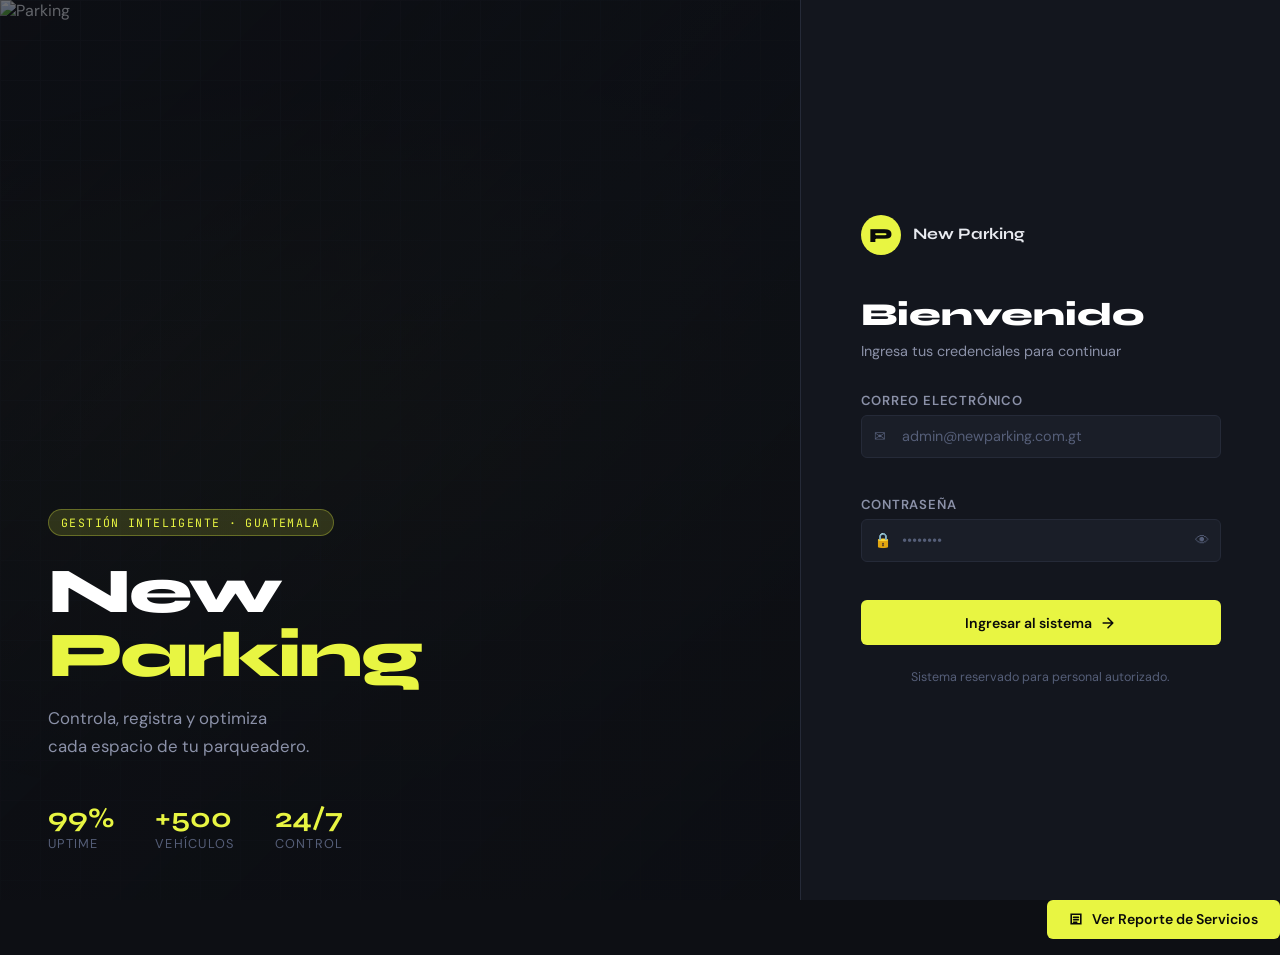
==== commit 4a891822: "feat: ya ya  ya" ====
--- a/index.html
+++ b/index.html
@@ -70,6 +70,21 @@
     </div>
   </div>
 
+  <!-- BOTÓN REPORTES -->
+<div style="display:flex;justify-content:flex-end;margin-bottom:1rem;">
+
+  <button class="btn btn--primary" onclick="openReports()">
+
+    <svg viewBox="0 0 20 20" fill="none">
+      <path d="M4 4h12v12H4z" stroke="currentColor" stroke-width="2"/>
+      <path d="M7 8h6M7 11h6M7 14h4" stroke="currentColor" stroke-width="2" stroke-linecap="round"/>
+    </svg>
+
+    Ver Reporte de Servicios
+
+  </button>
+
+</div>
   <!-- MAIN APP VIEW -->
   <div id="view-app" class="view">
 
@@ -510,6 +525,8 @@
     </div>
   </div>
 
+
+</section>
   <div id="toast-container" class="toast-container"></div>
 
   <script src="parking.js"></script>
--- a/app.css
+++ b/app.css
@@ -1,6 +1,5 @@
 /* ═══════════════════════════════════════════
-   NEW PARKING GUATEMALA — DESIGN SYSTEM
-   Dark industrial / precision engineering aesthetic
+   NEW PARKING GUATEMALA 
 ═══════════════════════════════════════════ */
 
 *, *::before, *::after { box-sizing: border-box; margin: 0; padding: 0; }
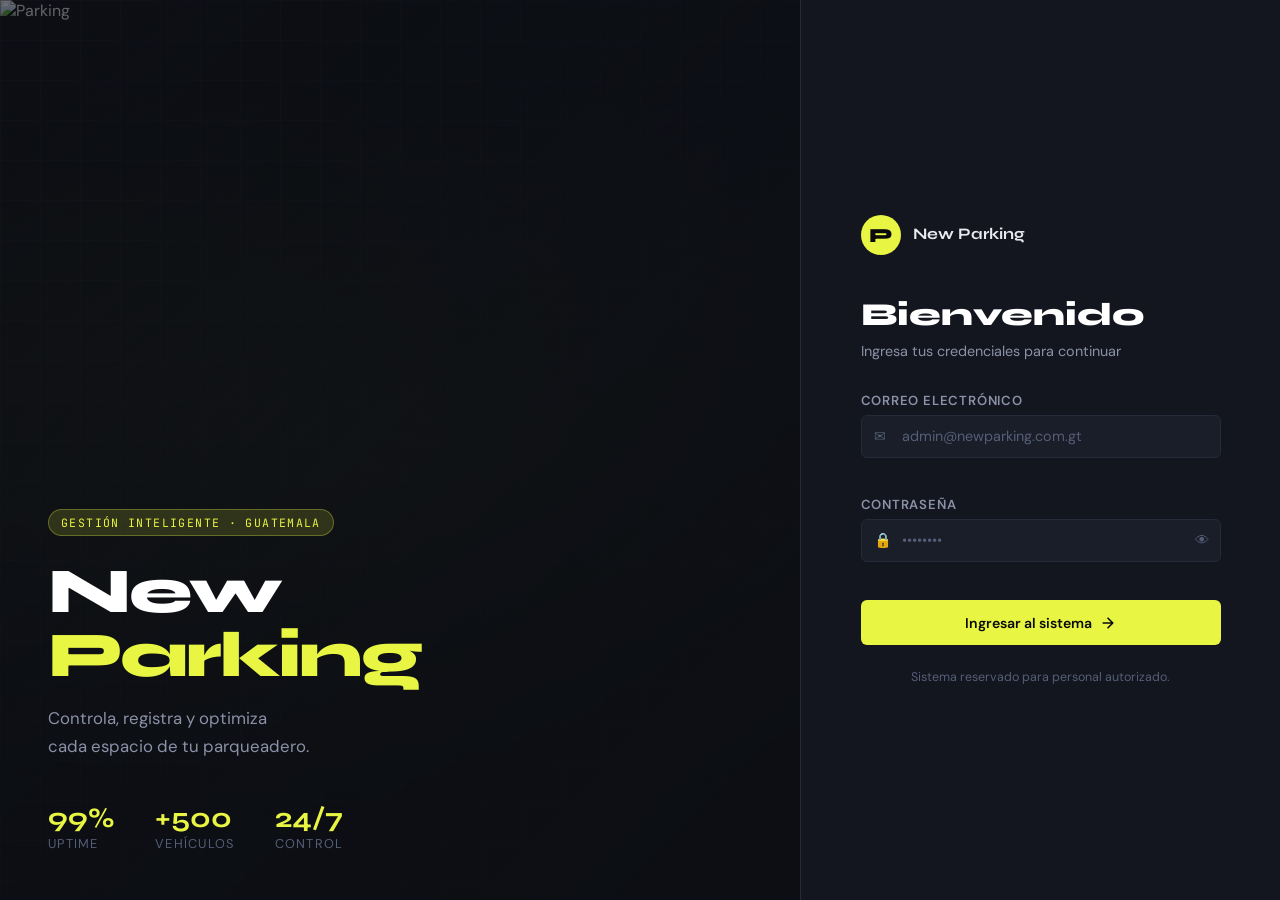
==== commit 5c39750c: "feat: :art: ya ya  ya" ====
--- a/index.html
+++ b/index.html
@@ -70,20 +70,6 @@
     </div>
   </div>
 
-  <!-- BOTÓN REPORTES -->
-<div style="display:flex;justify-content:flex-end;margin-bottom:1rem;">
-
-  <button class="btn btn--primary" onclick="openReports()">
-
-    <svg viewBox="0 0 20 20" fill="none">
-      <path d="M4 4h12v12H4z" stroke="currentColor" stroke-width="2"/>
-      <path d="M7 8h6M7 11h6M7 14h4" stroke="currentColor" stroke-width="2" stroke-linecap="round"/>
-    </svg>
-
-    Ver Reporte de Servicios
-
-  </button>
-
 </div>
   <!-- MAIN APP VIEW -->
   <div id="view-app" class="view">
@@ -135,6 +121,18 @@
 
     <!-- MAIN CONTENT -->
     <main class="main-content">
+
+      <!-- BOTÓN REPORTES -->
+
+<div style="display:flex;justify-content:flex-end;margin-bottom:1rem;">
+
+  <button class="btn btn--primary" onclick="openReports()">
+
+    📊 Ver Reportes
+
+  </button>
+
+</div>
 
       <!-- DASHBOARD -->
       <section id="section-dashboard" class="section active">
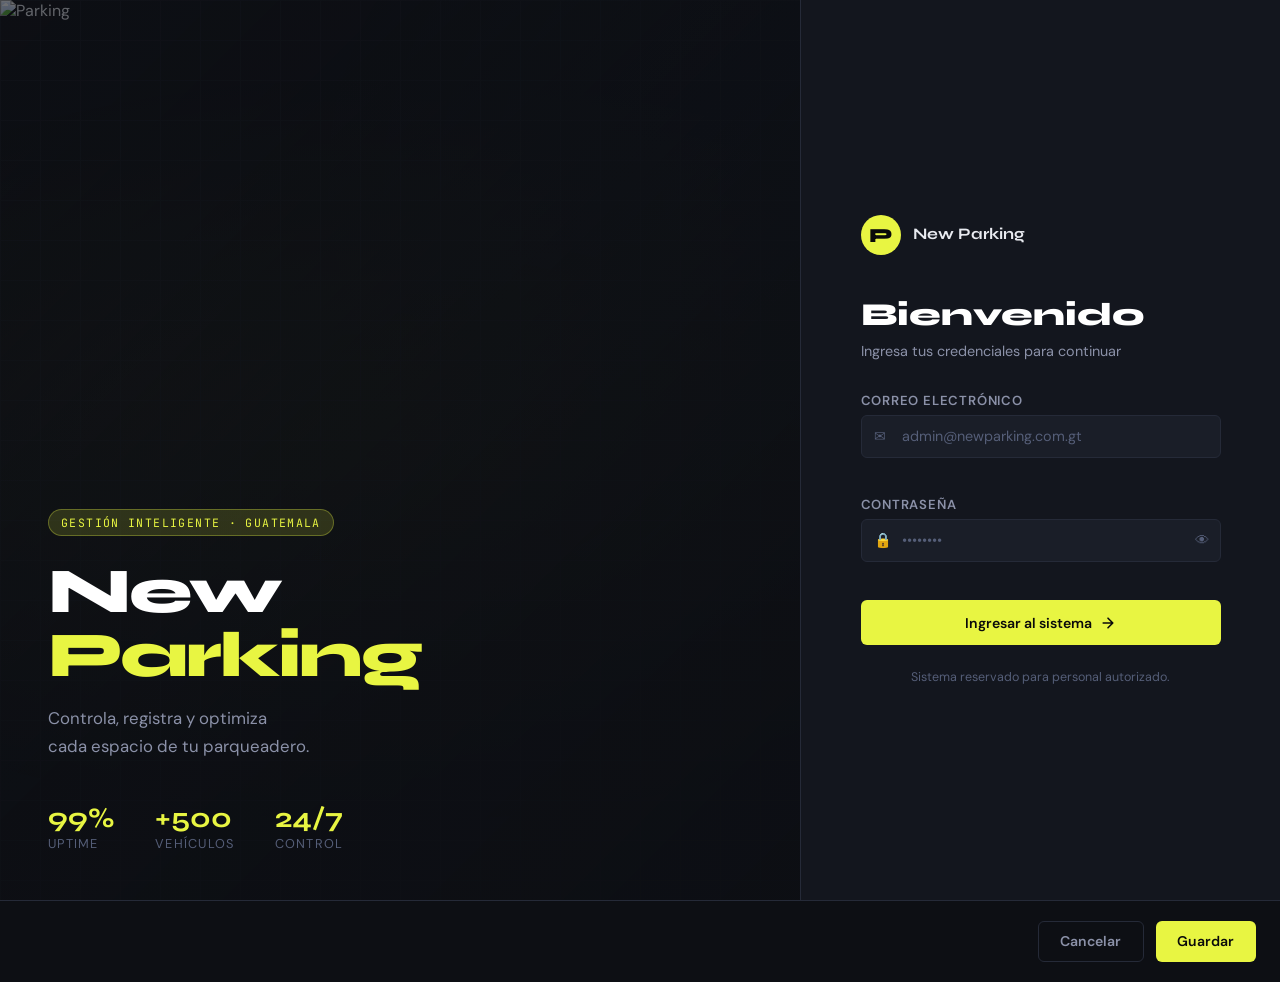
==== commit eb5c5fff: "feat: :art: no no  no" ====
--- a/index.html
+++ b/index.html
@@ -69,8 +69,6 @@
       </div>
     </div>
   </div>
-
-</div>
   <!-- MAIN APP VIEW -->
   <div id="view-app" class="view">
 
@@ -122,18 +120,6 @@
     <!-- MAIN CONTENT -->
     <main class="main-content">
 
-      <!-- BOTÓN REPORTES -->
-
-<div style="display:flex;justify-content:flex-end;margin-bottom:1rem;">
-
-  <button class="btn btn--primary" onclick="openReports()">
-
-    📊 Ver Reportes
-
-  </button>
-
-</div>
-
       <!-- DASHBOARD -->
       <section id="section-dashboard" class="section active">
         <div class="section-header">
@@ -141,7 +127,10 @@
             <h2 class="section-header__title">Dashboard</h2>
             <p class="section-header__sub">Resumen general del sistema</p>
           </div>
-          <div class="section-header__date" id="dash-date"></div>
+          <div style="display:flex;gap:.75rem;align-items:center;flex-wrap:wrap;">
+            <button class="btn btn--primary" onclick="openEntryReport()">Nuevo reporte</button>
+            <div class="section-header__date" id="dash-date"></div>
+          </div>
         </div>
         <div class="dashboard-hero-img">
           <img id="dash-hero-img" src="" alt="Parking overview" />
@@ -169,6 +158,55 @@
         <div class="card" style="margin-top:1.5rem">
           <div class="card__header"><h3>Galería del Parqueadero</h3></div>
           <div class="gallery-grid" id="gallery-grid"></div>
+        </div>
+      </section>
+
+      <section id="section-entry-report" class="section">
+        <div class="section-header">
+          <div>
+            <h2 class="section-header__title">Reporte de entrada y salida</h2>
+            <p class="section-header__sub">Servicios prestados en un rango de fechas</p>
+          </div>
+          <div style="display:flex;gap:.75rem;flex-wrap:wrap;align-items:center;">
+            <button class="btn btn--secondary" onclick="openDashboard()">Volver al dashboard</button>
+            <button class="btn btn--primary" onclick="generateReport()">Generar reporte</button>
+          </div>
+        </div>
+        <div class="card" style="display:grid;grid-template-columns:repeat(auto-fit,minmax(240px,1fr));gap:1rem;margin-bottom:1rem;">
+          <div class="input-group">
+            <label for="report-start-date">Fecha inicial</label>
+            <input type="date" id="report-start-date" />
+          </div>
+          <div class="input-group">
+            <label for="report-end-date">Fecha final</label>
+            <input type="date" id="report-end-date" />
+          </div>
+          <div style="display:flex;align-items:center;padding-left:1rem;">
+            <span id="report-status" style="color:var(--text3);font-size:.95rem;"></span>
+          </div>
+        </div>
+        <section class="summary" style="display:grid;grid-template-columns:repeat(auto-fit,minmax(220px,1fr));gap:1rem;margin-bottom:1rem;">
+          <div class="card">
+            <h3>Total vehículos</h3>
+            <span id="total-vehicles">0</span>
+          </div>
+          <div class="card">
+            <h3>Total captado</h3>
+            <span id="total-income">Q 0.00</span>
+          </div>
+        </section>
+        <div class="table-wrap card">
+          <table class="data-table">
+            <thead>
+              <tr>
+                <th>Placa</th>
+                <th>Tipo</th>
+                <th>Horas acumuladas</th>
+                <th>Valor total</th>
+              </tr>
+            </thead>
+            <tbody id="report-body"></tbody>
+          </table>
         </div>
       </section>
 
@@ -257,10 +295,12 @@
             <h2 class="section-header__title">Servicio de Parqueo</h2>
             <p class="section-header__sub">Registro de entrada y salida de vehículos</p>
           </div>
-          <button class="btn btn--primary" onclick="openParkingModal()">
-            <svg viewBox="0 0 20 20" fill="none"><path d="M10 4v12M4 10h12" stroke="currentColor" stroke-width="2" stroke-linecap="round"/></svg>
-            Registrar entrada
-          </button>
+          <div style="display:flex;gap:.75rem;flex-wrap:wrap;align-items:center;">
+            <button class="btn btn--primary" onclick="openParkingModal()">
+              <svg viewBox="0 0 20 20" fill="none"><path d="M10 4v12M4 10h12" stroke="currentColor" stroke-width="2" stroke-linecap="round"/></svg>
+              Registrar entrada
+            </button>
+          </div>
         </div>
         <div class="filter-bar">
           <div class="search-box">
@@ -297,30 +337,10 @@
             <button class="btn btn--primary" onclick="openParkingModal()">Registrar vehículo</button>
           </div>
         </div>
-      </section>
-
-    </main>
-  </div>
-
-  <!-- MODALS -->
-
-  <!-- Modal: Vehicle Type -->
-  <div id="modal-vt" class="modal-backdrop hidden">
-    <div class="modal">
-      <div class="modal__header">
-        <h3 id="modal-vt-title">Nuevo tipo de vehículo</h3>
-        <button class="modal__close" onclick="closeModal('modal-vt')">✕</button>
-      </div>
-      <div class="modal__body">
-        <form id="form-vt" novalidate>
-          <input type="hidden" id="vt-id" />
-          <div class="field">
-            <label for="vt-code">Código *</label>
-            <div class="field__input-wrap">
-              <input type="text" id="vt-code" placeholder="Ej: MOT" maxlength="10"/>
-            </div>
-            <span class="field__error" id="vt-code-err"></span>
-          </div>
+
+        </section>
+
+
           <div class="field">
             <label for="vt-name">Nombre *</label>
             <div class="field__input-wrap">
